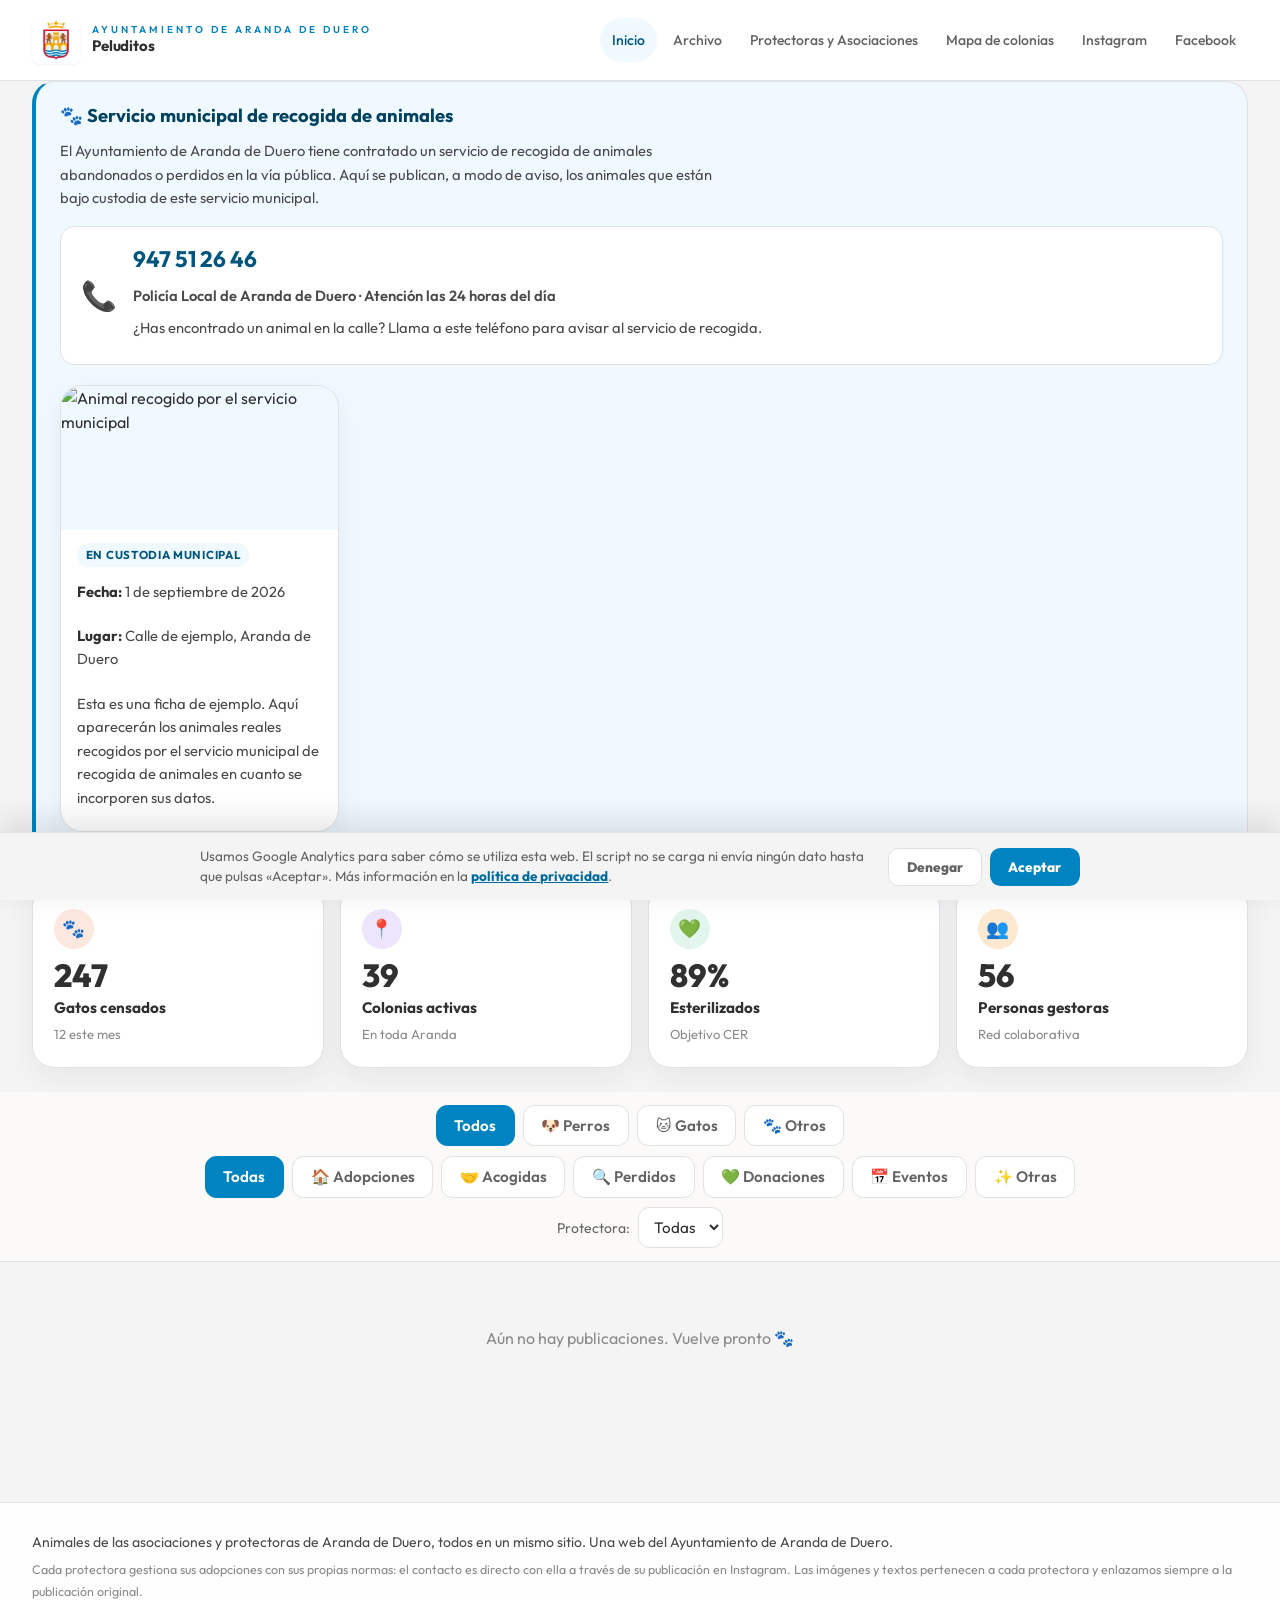
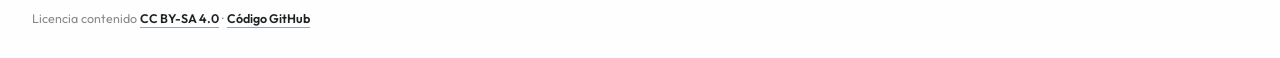
==== index.html @ 93d01a75 "Corregir texto de /protectoras y añadir nota informativa La frase anterior daba a entender que las p" ====
<!doctype html>
<html lang="es">
<head>
  <meta charset="utf-8">
  <meta name="viewport" content="width=device-width, initial-scale=1">
  <title>Peluditos — Protectoras y asociaciones de animales de Aranda de Duero</title>
  <meta name="description" content="Agregador de publicaciones de las protectoras y asociaciones de animales de Aranda de Duero. Una web del Ayuntamiento de Aranda de Duero.">
  <link rel="canonical" href="https://peluditos.arandadeduero.dev/">
  <meta property="og:type" content="website">
  <meta property="og:site_name" content="Peluditos">
  <meta property="og:locale" content="es_ES">
  <meta property="og:title" content="Peluditos — Protectoras y asociaciones de animales de Aranda de Duero">
  <meta property="og:description" content="Los animales en adopción de todas las protectoras de Aranda de Duero, en una sola página. Una web del Ayuntamiento de Aranda de Duero.">
  <meta property="og:url" content="https://peluditos.arandadeduero.dev/">
  <meta property="og:image" content="https://peluditos.arandadeduero.dev/img/og.jpg?v=3">
  <meta property="og:image:width" content="1200">
  <meta property="og:image:height" content="630">
  <meta property="og:image:alt" content="Un cachorro y un gatito jugando juntos">
  <meta name="twitter:card" content="summary_large_image">
  <meta name="twitter:title" content="Peluditos — Protectoras de animales de Aranda de Duero">
  <meta name="twitter:description" content="Los animales en adopción de todas las protectoras de Aranda de Duero, en una sola página.">
  <meta name="twitter:image" content="https://peluditos.arandadeduero.dev/img/og.jpg?v=3">
  <link rel="icon" href="img/logo-web.jpg">
  <link rel="preconnect" href="https://fonts.googleapis.com">
  <link rel="preconnect" href="https://fonts.gstatic.com" crossorigin>
  <link href="https://fonts.googleapis.com/css2?family=Outfit:wght@300..800&display=swap" rel="stylesheet">
  <link rel="stylesheet" href="styles.css?v=6">
</head>
<body>
  <header class="topbar">
    <div class="container topbar__inner">
      <a class="brand" href="./">
        <img class="brand__logo" src="img/logo-web.jpg" alt="Peluditos">
        <span class="brand__text">
          <span class="brand__kicker">Ayuntamiento de Aranda de Duero</span>
          <span class="brand__title">Peluditos</span>
        </span>
      </a>
      <button class="nav-toggle" aria-label="Abrir menú" aria-expanded="false" aria-controls="mainnav">☰</button>
      <nav class="mainnav" id="mainnav" aria-label="Menú principal">
        <a href="./" class="is-active">Inicio</a>
        <a href="archivo/">Archivo</a>
        <a href="protectoras/">Protectoras y Asociaciones</a>
        <a href="mapa-colonias/">Mapa de colonias</a>
        <a href="https://www.instagram.com/ayuntamientoarandadeduero" target="_blank" rel="noopener">Instagram</a>
        <a href="https://www.facebook.com/aytoarandadeduero" target="_blank" rel="noopener">Facebook</a>
      </nav>
    </div>
  </header>

  <div class="container">
    <section class="municipal-service">
      <h2 class="municipal-service__title">🐾 Servicio municipal de recogida de animales</h2>
      <p>El Ayuntamiento de Aranda de Duero tiene contratado un servicio de recogida de animales
         abandonados o perdidos en la vía pública. Aquí se publican, a modo de aviso, los animales
         que están bajo custodia de este servicio municipal.</p>

      <div class="municipal-service__contact">
        <span class="municipal-service__contact-icon" aria-hidden="true">📞</span>
        <div>
          <a class="municipal-service__contact-phone" href="tel:947512646">947 51 26 46</a>
          <p class="municipal-service__contact-sub">Policía Local de Aranda de Duero · Atención las 24 horas del día</p>
          <p class="municipal-service__contact-note">¿Has encontrado un animal en la calle? Llama a este teléfono para avisar al servicio de recogida.</p>
        </div>
      </div>

      <div id="recogidas" class="recogidas"></div>
      <p id="recogidas-empty" class="municipal-service__pending" hidden>Todavía no hay fichas de animales recogidos publicadas.</p>
    </section>

    <section class="stats" aria-label="Datos del programa de colonias felinas">
      <div class="stat-card">
        <span class="stat-card__icon stat-card__icon--paw">🐾</span>
        <strong class="stat-card__number">247</strong>
        <span class="stat-card__label">Gatos censados</span>
        <span class="stat-card__sub">12 este mes</span>
      </div>
      <div class="stat-card">
        <span class="stat-card__icon stat-card__icon--pin">📍</span>
        <strong class="stat-card__number">39</strong>
        <span class="stat-card__label">Colonias activas</span>
        <span class="stat-card__sub">En toda Aranda</span>
      </div>
      <div class="stat-card">
        <span class="stat-card__icon stat-card__icon--heart">💚</span>
        <strong class="stat-card__number">89%</strong>
        <span class="stat-card__label">Esterilizados</span>
        <span class="stat-card__sub">Objetivo CER</span>
      </div>
      <div class="stat-card">
        <span class="stat-card__icon stat-card__icon--people">👥</span>
        <strong class="stat-card__number">56</strong>
        <span class="stat-card__label">Personas gestoras</span>
        <span class="stat-card__sub">Red colaborativa</span>
      </div>
    </section>
  </div>

  <nav class="filters">
    <div class="filters__types" role="group" aria-label="Filtrar por tipo de animal">
      <button data-type="todos" class="is-active">Todos</button>
      <button data-type="perro">🐶 Perros</button>
      <button data-type="gato">🐱 Gatos</button>
      <button data-type="otro">🐾 Otros</button>
    </div>
    <div class="filters__cats" role="group" aria-label="Filtrar por categoría de publicación">
      <button data-cat="todas" class="is-active">Todas</button>
      <button data-cat="adopcion">🏠 Adopciones</button>
      <button data-cat="acogida">🤝 Acogidas</button>
      <button data-cat="perdido">🔍 Perdidos</button>
      <button data-cat="donacion">💚 Donaciones</button>
      <button data-cat="evento">📅 Eventos</button>
      <button data-cat="otro">✨ Otras</button>
    </div>
    <label class="filters__shelter">
      Protectora:
      <select id="shelter"><option value="todas">Todas</option></select>
    </label>
  </nav>

  <main class="container">
    <div id="grid"></div>
    <p id="empty" class="empty" hidden>Aún no hay publicaciones. Vuelve pronto 🐾</p>
    <nav id="pager" class="pager" aria-label="Paginación" hidden></nav>
  </main>

  <footer class="site-footer">
    <div class="container site-footer__inner">
      <p>Animales de las asociaciones y protectoras de Aranda de Duero, todos en un mismo sitio.
         Una web del Ayuntamiento de Aranda de Duero.</p>
      <p class="fineprint">Cada protectora gestiona sus adopciones con sus propias normas: el contacto es directo con ella
         a través de su publicación en Instagram. Las imágenes y textos pertenecen a cada protectora
         y enlazamos siempre a la publicación original.</p>
      <p class="fineprint">Licencia contenido <a href="https://creativecommons.org/licenses/by-sa/4.0/deed.es" target="_blank" rel="noopener">CC BY-SA 4.0</a>
         · <a href="https://github.com/arandadeduero/peluditos" target="_blank" rel="noopener">Código GitHub</a></p>
    </div>
  </footer>

  <div class="analytics-consent" data-analytics-consent role="region" aria-label="Aviso de privacidad y analítica" hidden>
    <p class="analytics-consent-text">
      Usamos Google Analytics para saber cómo se utiliza esta web. El script no se carga ni envía ningún dato hasta que pulsas «Aceptar». Más información en la
      <a href="https://www.arandadeduero.es/politica-privacidad/" target="_blank" rel="noopener">política de privacidad</a>.
    </p>
    <div class="analytics-consent-actions">
      <button class="analytics-consent-btn analytics-consent-deny" type="button" data-analytics-consent-deny>Denegar</button>
      <button class="analytics-consent-btn analytics-consent-accept" type="button" data-analytics-consent-accept>Aceptar</button>
    </div>
  </div>

  <script src="app.js?v=1" defer></script>
  <script src="recogidas.js?v=1" defer></script>
  <script src="nav.js?v=1" defer></script>
  <script src="analytics.js?v=1" defer></script>
</body>
</html>
---- styles.css ----
/* Peluditos — Ayuntamiento de Aranda de Duero */
:root {
  /* paleta brand — azul institucional del Ayuntamiento de Aranda de Duero
     (misma paleta que fiestas.arandadeduero.es: primary #0083c1, accent #3cb4e5) */
  --brand-50: #f0f9ff;
  --brand-100: #e0f2fe;
  --brand-200: #bae6fd;
  --brand-300: #7dd3fc;
  --brand-400: #3cb4e5;
  --brand-500: #0083c1;
  --brand-600: #006a9e;
  --brand-700: #00567f;
  --brand-800: #004260;
  --brand-900: #002e42;
  --accent: #3cb4e5;

  --paper: #f4f4f4;
  --ink: #303030;
  --line: #dfe1e5;
  --slate-500: #8a8a8a;
  --slate-600: #646464;
  --slate-700: #4a4a4a;
  --slate-900: #202020;

  --font-display: 'Outfit', ui-sans-serif, system-ui, -apple-system, 'Segoe UI', Roboto, sans-serif;
  --font-body: 'Outfit', ui-sans-serif, system-ui, -apple-system, 'Segoe UI', Roboto, sans-serif;

  --radius-card: 1.4rem;
  --radius-hero: 1.8rem;
  --shadow-card: 0 10px 30px rgba(31, 36, 48, .06);
  --shadow-card-hover: 0 18px 40px rgba(31, 36, 48, .12);
}

* { box-sizing: border-box; }

body {
  margin: 0;
  font-family: var(--font-body);
  color: var(--ink);
  background: var(--paper);
  line-height: 1.5;
}

a { color: var(--brand-600); }

.container { max-width: 1440px; margin: 0 auto; padding-left: 1rem; padding-right: 1rem; }
@media (min-width: 640px) { .container { padding-left: 1.5rem; padding-right: 1.5rem; } }
@media (min-width: 1024px) { .container { padding-left: 2rem; padding-right: 2rem; } }

/* ===== Barra superior ===== */
.topbar {
  position: sticky;
  top: 0;
  z-index: 40;
  background: #fff;
  border-bottom: 1px solid var(--line);
}
.topbar__inner {
  display: flex;
  align-items: center;
  justify-content: space-between;
  gap: 1rem;
  min-height: 5rem;
}
.brand { display: flex; align-items: center; gap: .75rem; text-decoration: none; }
.brand__logo { width: 3rem; height: 3rem; border-radius: .5rem; box-shadow: 0 1px 2px rgba(0,0,0,.05); display: block; }
.brand__text { display: flex; flex-direction: column; line-height: 1.25; }
.brand__kicker {
  font-size: 10px;
  text-transform: uppercase;
  letter-spacing: .3em;
  font-weight: 600;
  color: var(--brand-500);
}
.brand__title {
  font-family: var(--font-display);
  font-size: 15px;
  font-weight: 700;
  letter-spacing: -.01em;
  color: var(--ink);
}
.mainnav {
  display: flex;
  align-items: center;
  gap: .25rem;
  overflow-x: auto;
  -webkit-overflow-scrolling: touch;
  scrollbar-width: none;
}
.mainnav::-webkit-scrollbar { display: none; }
.mainnav a {
  display: inline-flex;
  align-items: center;
  min-height: 2.75rem;
  padding: 0 .75rem;
  border-radius: 999px;
  font-size: .875rem;
  font-weight: 500;
  color: var(--slate-600);
  text-decoration: none;
  white-space: nowrap;
  transition: background .2s, color .2s;
}
.mainnav a:hover { background: #f1f5f9; color: var(--brand-700); }
.mainnav a.is-active { background: var(--brand-50); color: var(--brand-700); }

/* botón hamburguesa (solo móvil) */
.nav-toggle {
  display: none;
  align-items: center;
  justify-content: center;
  width: 2.75rem;
  height: 2.75rem;
  border: 1px solid var(--line);
  border-radius: .6rem;
  background: #fff;
  color: var(--brand-700);
  font-size: 1.35rem;
  line-height: 1;
  cursor: pointer;
}

/* ===== Hero ===== */
.hero {
  margin-top: 1.25rem;
  position: relative;
  min-height: 322px;
  border-radius: var(--radius-hero);
  border: 1px solid #ece8e4;
  background: #f8f7f6 url('img/hero.jpg') no-repeat right 72% / cover;
  box-shadow: 0 1px 2px rgba(0,0,0,.05);
  overflow: hidden;
}
@media (min-width: 1024px) { .hero { min-height: 364px; } }
.hero__overlay {
  position: relative;
  z-index: 10;
  display: flex;
  flex-direction: column;
  justify-content: center;
  min-height: inherit;
  padding: 2rem 2rem 2.25rem;
}
@media (min-width: 1024px) { .hero__overlay { padding: 2rem 3.5rem 2.5rem; } }
.hero__panel { max-width: 30rem; }
.hero__title {
  margin: 0;
  font-family: var(--font-display);
  font-weight: 700;
  font-size: 2.65rem;
  line-height: .94;
  letter-spacing: -.02em;
  color: var(--brand-800);
}
@media (min-width: 640px) { .hero__title { font-size: 4rem; } }
@media (min-width: 1024px) { .hero__title { font-size: 5rem; } }
.hero__accent {
  width: 4.5rem;
  height: 4px;
  margin: 1rem 0 .9rem;
  border-radius: 999px;
  background: var(--accent);
}
.hero__subtitle {
  margin: 0;
  font-size: 1.03rem;
  line-height: 1.45;
  max-width: 26ch;
  color: var(--slate-600);
}
@media (min-width: 1024px) { .hero__subtitle { font-size: 1.25rem; } }
.hero__cta {
  display: inline-flex;
  align-items: center;
  gap: .4rem;
  margin-top: 1.25rem;
  padding: .7rem 1.3rem;
  border-radius: 999px;
  background: var(--brand-500);
  color: #fff;
  font-weight: 700;
  font-size: .92rem;
  text-decoration: none;
  box-shadow: 0 6px 16px rgba(0, 131, 193, .25);
  transition: background .2s, transform .2s;
}
.hero__cta:hover { background: var(--brand-600); transform: translateY(-1px); }

/* ===== Tarjetas de estadísticas (portada) ===== */
.stats {
  display: grid;
  grid-template-columns: repeat(auto-fit, minmax(11rem, 1fr));
  gap: 1rem;
  margin: 1.5rem 0;
}
.stat-card {
  display: flex;
  flex-direction: column;
  align-items: flex-start;
  gap: .35rem;
  padding: 1.4rem 1.3rem;
  background: #fff;
  border: 1px solid var(--line);
  border-radius: var(--radius-card);
  box-shadow: var(--shadow-card);
}
.stat-card__icon {
  width: 2.5rem;
  height: 2.5rem;
  display: flex;
  align-items: center;
  justify-content: center;
  border-radius: 999px;
  font-size: 1.15rem;
  margin-bottom: .3rem;
}
.stat-card__icon--paw { background: #fde8e0; }
.stat-card__icon--pin { background: #ece5fb; }
.stat-card__icon--heart { background: #e3f6ee; }
.stat-card__icon--people { background: #fde9d0; }
.stat-card__number {
  font-family: var(--font-display);
  font-weight: 800;
  font-size: 2rem;
  line-height: 1;
  color: var(--ink);
}
.stat-card__label { font-weight: 700; color: var(--ink); font-size: .95rem; }
.stat-card__sub { color: var(--slate-500); font-size: .82rem; }

/* velo suave para legibilidad del texto sobre la foto en pantallas estrechas */
@media (max-width: 767px) {
  /* Menú hamburguesa */
  .nav-toggle { display: inline-flex; }
  .mainnav {
    display: none;
    position: absolute;
    left: 0;
    right: 0;
    top: 100%;
    flex-direction: column;
    align-items: stretch;
    gap: .1rem;
    padding: .5rem 1rem 1rem;
    background: #fff;
    border-bottom: 1px solid var(--line);
    box-shadow: 0 12px 24px rgba(31, 36, 48, .08);
    overflow-x: visible;
  }
  .mainnav.is-open { display: flex; }
  .mainnav a { min-height: 2.75rem; padding-left: 1rem; padding-right: 1rem; }

  /* Hero: texto arriba a la izquierda y más pequeño, para que luzca la imagen */
  .hero { min-height: 240px; background-position: 82% center; }
  .hero__overlay { justify-content: flex-start; align-items: flex-start; padding: .9rem; }
  .hero__panel {
    max-width: 12.5rem;
    background: rgba(251, 245, 244, .62);
    backdrop-filter: blur(2px);
    border-radius: .8rem;
    padding: .6rem .75rem;
  }
  .hero__title { font-size: 1.55rem; }
  .hero__accent { margin: .4rem 0; width: 3rem; }
  .hero__subtitle { font-size: .78rem; line-height: 1.35; max-width: 20ch; }
}

/* ===== Filtros ===== */
.filters {
  z-index: 30;
  display: flex;
  flex-direction: column;
  gap: .6rem;
  align-items: center;
  padding: .8rem 1rem;
  margin-top: 1.25rem;
  background: rgba(251, 250, 248, .92);
  backdrop-filter: blur(6px);
  border-bottom: 1px solid var(--line);
}
.filters__types, .filters__cats { display: flex; flex-wrap: wrap; justify-content: center; gap: .5rem; }
.filters button {
  border: 1px solid var(--line);
  background: #fff;
  color: var(--slate-600);
  min-height: 2.6rem;
  padding: .55rem 1.1rem;
  border-radius: .7rem;
  cursor: pointer;
  font-family: var(--font-body);
  font-size: .95rem;
  font-weight: 600;
  transition: background .2s, color .2s, border-color .2s;
}
.filters button:hover { background: var(--brand-50); color: var(--brand-700); }
.filters button.is-active { background: var(--brand-500); border-color: var(--brand-500); color: #fff; }
.filters__shelter { font-size: .875rem; color: var(--slate-600); }
.filters__shelter select {
  margin-left: .35rem;
  padding: .55rem .7rem;
  border-radius: .7rem;
  border: 1px solid var(--line);
  background: #fff;
  color: var(--ink);
  font: inherit;
  font-size: .95rem;
}

/* ===== Contenido ===== */
main.container { padding-bottom: 3rem; }

.day {
  font-family: var(--font-display);
  font-size: 1.25rem;
  font-weight: 700;
  color: var(--brand-700);
  margin: 2.25rem 0 1rem;
  padding-bottom: .45rem;
  border-bottom: 1px solid var(--line);
  scroll-margin-top: 5.5rem; /* que la barra superior fija no tape la jornada al saltar al ancla */
}

.cards {
  display: grid;
  grid-template-columns: repeat(auto-fill, minmax(300px, 1fr));
  gap: 1.5rem;
}

.card {
  display: flex;
  flex-direction: column;
  background: rgba(255, 255, 255, .9);
  border: 1px solid var(--line);
  border-radius: var(--radius-card);
  overflow: hidden;
  box-shadow: var(--shadow-card);
  text-decoration: none;
  color: inherit;
  transition: transform .3s, box-shadow .3s;
  scroll-margin-top: 5.5rem; /* que la barra fija no tape la ficha al saltar a su ancla #post-… */
}
.card:hover { transform: translateY(-2px); box-shadow: var(--shadow-card-hover); }
.card:target,
.card.is-target { outline: 2px solid var(--brand-400); outline-offset: 3px; } /* resalta la ficha enlazada */
.card__img { width: 100%; aspect-ratio: 4 / 5; object-fit: cover; background: var(--brand-50); display: block; }

/* Carrusel de imágenes (publicaciones con varias fotos). 1 sola imagen = sin controles. */
.card__media { position: relative; }
.carousel {
  display: flex;
  overflow-x: auto;
  scroll-snap-type: x mandatory;
  scrollbar-width: none;              /* Firefox */
  -webkit-overflow-scrolling: touch;
}
.carousel::-webkit-scrollbar { display: none; }  /* WebKit/Blink */
.carousel__slide { flex: 0 0 100%; scroll-snap-align: center; display: block; position: relative; }
/* Icono ▶ en las diapositivas que son vídeo (solo mostramos su miniatura; se reproduce en Instagram) */
.carousel__play {
  position: absolute; top: 50%; left: 50%; transform: translate(-50%, -50%);
  width: 3rem; height: 3rem; border-radius: 999px;
  background: rgba(0, 0, 0, .5);
  display: flex; align-items: center; justify-content: center;
  pointer-events: none;
}
.carousel__play::before {
  content: ""; margin-left: .18rem;                 /* centra ópticamente el triángulo */
  border-style: solid; border-width: .5rem 0 .5rem .8rem;
  border-color: transparent transparent transparent #fff;
}
.carousel__nav {
  position: absolute; top: 50%; transform: translateY(-50%);
  width: 2rem; height: 2rem; border: none; border-radius: 999px;
  background: rgba(255, 255, 255, .88); color: var(--brand-700);
  font-size: 1.3rem; line-height: 1; cursor: pointer;
  display: flex; align-items: center; justify-content: center;
  box-shadow: 0 2px 6px rgba(0, 0, 0, .22);
  opacity: .92; transition: opacity .2s, background .2s;
}
.carousel__nav:hover { opacity: 1; background: #fff; }
.carousel__nav[hidden] { display: none; }  /* oculta la flecha en los extremos (1ª/última foto) */
.carousel__nav--prev { left: .5rem; }
.carousel__nav--next { right: .5rem; }
/* Puntitos indicadores (estilo Instagram): de un vistazo se ve que hay varias fotos */
.carousel__dots {
  position: absolute; left: 0; right: 0; bottom: .6rem;
  display: flex; flex-wrap: wrap; justify-content: center; gap: .3rem;
  pointer-events: none;
}
.carousel__dot {
  width: 6px; height: 6px; border-radius: 999px;
  background: rgba(255, 255, 255, .55);
  box-shadow: 0 0 2px rgba(0, 0, 0, .45);
  transition: background .2s, transform .2s;
}
.carousel__dot.is-active { background: #fff; transform: scale(1.3); }
/* Contador "n/N" (arriba a la derecha); también anuncia la posición al lector de pantalla */
.carousel__count {
  position: absolute; top: .55rem; right: .55rem;
  background: rgba(0, 0, 0, .6); color: #fff;
  font-size: .7rem; font-weight: 600;
  padding: .1rem .55rem; border-radius: 999px;
  pointer-events: none;
}

.card__body { padding: .9rem; display: flex; flex-direction: column; gap: .55rem; flex: 1; text-decoration: none; color: inherit; }
.card__shelter {
  font-size: 11px;
  text-transform: uppercase;
  letter-spacing: .14em;
  font-weight: 600;
  color: var(--slate-500);
}
.badges { display: flex; flex-wrap: wrap; gap: .35rem; }
.badge {
  font-size: 11px;
  font-weight: 500;
  background: var(--brand-50);
  color: var(--brand-700);
  padding: .25rem .625rem;
  border-radius: 999px;
}
.badge--cat { background: var(--brand-100); color: var(--brand-800); }
.card__text {
  margin: 0;
  font-size: .875rem;
  font-weight: 500;
  color: var(--ink);
}
.card__caption { white-space: pre-line; } /* conserva los saltos de línea del texto completo */
.card__more {
  border: 0;
  padding: 0;
  background: none;
  font: inherit;
  font-weight: 600;
  color: var(--brand-600);
  cursor: pointer;
}
.card__more:hover { text-decoration: underline; }
.card__meta {
  margin-top: auto;
  padding-top: .15rem;
  display: flex;
  align-items: center;
  justify-content: space-between;
  gap: .5rem;
}
.card__cta { font-size: .75rem; font-weight: 600; color: var(--brand-600); text-decoration: none; }
.card__cta:hover { text-decoration: underline; }
.card__share {
  border: 0;
  padding: .1rem .3rem;
  background: none;
  font-size: .9rem;
  line-height: 1;
  cursor: pointer;
  opacity: .5;
  transition: opacity .2s, transform .2s;
}
.card__share:hover { opacity: 1; transform: scale(1.12); }

/* Aviso efímero (copia del enlace del día, etc.) */
.toast {
  position: fixed;
  left: 50%;
  bottom: 1.5rem;
  transform: translateX(-50%) translateY(1rem);
  background: var(--brand-700);
  color: #fff;
  font-size: .85rem;
  font-weight: 600;
  padding: .6rem 1rem;
  border-radius: 999px;
  box-shadow: 0 8px 24px rgba(31, 36, 48, .25);
  opacity: 0;
  pointer-events: none;
  transition: opacity .2s, transform .2s;
  z-index: 60;
}
.toast.is-visible { opacity: 1; transform: translateX(-50%) translateY(0); }

.empty { text-align: center; color: var(--slate-500); padding: 3rem 1rem; }

/* ===== "Mostrar más" (portada y archivo) ===== */
.pager {
  display: flex;
  justify-content: center;
  margin: 2.5rem 0 1rem;
}
.pager[hidden] { display: none; }
.show-more {
  min-height: 2.9rem;
  padding: .7rem 1.7rem;
  border: 1px solid var(--brand-500);
  border-radius: .8rem;
  background: #fff;
  color: var(--brand-700);
  font-family: var(--font-body);
  font-size: 1rem;
  font-weight: 600;
  cursor: pointer;
  transition: background .2s, color .2s;
}
.show-more:hover { background: var(--brand-500); color: #fff; }

/* ===== Página de protectoras ===== */
.page-title {
  font-family: var(--font-display);
  font-size: 2rem;
  font-weight: 700;
  color: var(--brand-800);
  margin: 2.25rem 0 .4rem;
}
.page-lead { margin: 0 0 1.75rem; color: var(--slate-600); max-width: 60ch; }
.page-note {
  margin: -1rem 0 1.75rem;
  padding: .6rem .9rem;
  border-radius: .6rem;
  background: var(--brand-50);
  color: var(--brand-800);
  font-size: .82rem;
  font-weight: 600;
  max-width: 60ch;
}
.municipal-service {
  margin: 0 0 2rem;
  padding: 1.25rem 1.5rem;
  border: 1px solid var(--line);
  border-left: 4px solid var(--brand-500);
  border-radius: var(--radius-card);
  background: var(--brand-50);
}
.municipal-service__title {
  margin: 0 0 .6rem;
  font-family: var(--font-display);
  font-size: 1.15rem;
  color: var(--brand-800);
}
.municipal-service p { margin: .5rem 0; color: var(--slate-700); font-size: .92rem; line-height: 1.6; max-width: 68ch; }
.municipal-service__contact {
  display: flex;
  align-items: center;
  gap: 1rem;
  margin: 1rem 0;
  padding: 1rem 1.25rem;
  background: #fff;
  border: 1px solid var(--line);
  border-radius: .9rem;
}
.municipal-service__contact-icon { font-size: 1.8rem; line-height: 1; }
.municipal-service__contact-phone {
  display: block;
  font-family: var(--font-display);
  font-size: 1.4rem;
  font-weight: 700;
  color: var(--brand-700);
  text-decoration: none;
}
.municipal-service__contact-phone:hover { text-decoration: underline; }
.municipal-service__contact-sub { margin: .15rem 0 0; font-size: .85rem; color: var(--slate-700); font-weight: 600; }
.municipal-service__contact-note { margin: .3rem 0 0; font-size: .82rem; color: var(--slate-500); }
.municipal-service__pending {
  margin-top: 1rem;
  padding: .6rem .9rem;
  border-radius: .6rem;
  background: #fff8e6;
  color: #7a5b00;
  font-size: .82rem;
  font-weight: 600;
  max-width: none;
}
.recogidas {
  display: grid;
  grid-template-columns: repeat(auto-fill, minmax(220px, 1fr));
  gap: 1rem;
  margin-top: 1.25rem;
}
.recogida-card {
  display: flex;
  flex-direction: column;
  background: #fff;
  border: 1px solid var(--line);
  border-radius: var(--radius-card);
  overflow: hidden;
  box-shadow: var(--shadow-card);
}
.recogida-card__photo { width: 100%; height: 9rem; object-fit: cover; background: var(--brand-50); }
.recogida-card__body { padding: .85rem 1rem; display: flex; flex-direction: column; gap: .3rem; }
.recogida-card__situacion {
  align-self: flex-start;
  font-size: .72rem;
  font-weight: 700;
  text-transform: uppercase;
  letter-spacing: .06em;
  color: var(--brand-700);
  background: var(--brand-50);
  padding: .2rem .55rem;
  border-radius: 999px;
}
.recogida-card__data { margin: 0; font-size: .85rem; color: var(--slate-700); }
.recogida-card__data strong { color: var(--ink); }
.recogida-card__desc { margin: .2rem 0 0; font-size: .8rem; color: var(--slate-500); }

/* ===== Mapa de colonias felinas ===== */
.colonias-map {
  height: 26rem;
  border: 1px solid var(--line);
  border-radius: var(--radius-card);
  overflow: hidden;
  box-shadow: var(--shadow-card);
}
@media (min-width: 768px) { .colonias-map { height: 32rem; } }
.colonias-list {
  list-style: none;
  margin: 1.5rem 0 0;
  padding: 0;
  display: grid;
  grid-template-columns: repeat(auto-fill, minmax(240px, 1fr));
  gap: .85rem;
}
.colonias-list__item {
  display: flex;
  flex-direction: column;
  gap: .2rem;
  padding: .9rem 1.1rem;
  background: #fff;
  border: 1px solid var(--line);
  border-radius: .9rem;
  font-size: .88rem;
  color: var(--slate-700);
  cursor: pointer;
  transition: border-color .15s, box-shadow .15s;
}
.colonias-list__item:hover,
.colonias-list__item:focus-visible { border-color: var(--brand-400); box-shadow: var(--shadow-card); outline: none; }
.colonias-list__item strong { color: var(--ink); font-size: .95rem; }
.colonias-list__zone { color: var(--slate-500); }
.shelters {
  display: grid;
  grid-template-columns: repeat(auto-fill, minmax(260px, 1fr));
  gap: 1.25rem;
}
.shelter-card {
  display: flex;
  flex-direction: column;
  align-items: center;
  text-align: center;
  gap: .65rem;
  padding: 1.6rem 1.2rem;
  background: rgba(255, 255, 255, .9);
  border: 1px solid var(--line);
  border-radius: var(--radius-card);
  box-shadow: var(--shadow-card);
  transition: transform .3s, box-shadow .3s;
}
.shelter-card:hover { transform: translateY(-2px); box-shadow: var(--shadow-card-hover); }
.shelter-card__logo {
  width: 100%;
  max-width: 9rem;
  height: 4.75rem;
  border-radius: .85rem;
  object-fit: contain;
  border: 1px solid var(--line);
  background: #fff;
  padding: .4rem;
}
.shelter-card__name { font-family: var(--font-display); font-size: 1.05rem; font-weight: 700; color: var(--ink); margin: 0; }
.shelter-card__zone { font-size: 11px; text-transform: uppercase; letter-spacing: .14em; color: var(--slate-500); }
.shelter-card__contact { display: flex; flex-direction: column; gap: .4rem; width: 100%; margin-top: .2rem; }
.shelter-card__links { display: flex; flex-wrap: wrap; justify-content: center; gap: .4rem; }
.shelter-card__links a {
  display: inline-flex;
  align-items: center;
  gap: .3rem;
  font-size: .78rem;
  font-weight: 600;
  text-decoration: none;
  color: var(--brand-700);
  background: var(--brand-50);
  padding: .3rem .7rem;
  border-radius: 999px;
  transition: background .2s, color .2s;
}
.shelter-card__links a:hover { background: var(--brand-500); color: #fff; }
.shelter-card__links .ico { font-size: .95em; line-height: 1; }

/* ===== Pie ===== */
.site-footer {
  margin-top: 2.5rem;
  border-top: 1px solid var(--line);
  background: rgba(255, 255, 255, .9);
}
.site-footer__inner { padding-top: 1.4rem; padding-bottom: 1.5rem; }
.site-footer p { margin: .3rem 0; font-size: .875rem; line-height: 1.75; color: var(--slate-700); }
.site-footer .fineprint { font-size: .78rem; color: var(--slate-500); }
.site-footer a {
  font-weight: 600;
  color: var(--slate-900);
  text-decoration: underline;
  text-decoration-color: #94a3b8;
  text-underline-offset: .25rem;
  transition: color .2s, text-decoration-color .2s;
}
.site-footer a:hover { color: var(--brand-700); text-decoration-color: var(--brand-300); }

/* ===== Aviso de consentimiento de analítica (GDPR) ===== */
.analytics-consent {
  position: fixed;
  z-index: 400;
  inset: auto 0 0;
  display: flex;
  align-items: center;
  justify-content: center;
  flex-wrap: wrap;
  gap: .6rem 1rem;
  border-top: 1px solid var(--line);
  background: var(--paper);
  padding: .85rem 1rem calc(.85rem + env(safe-area-inset-bottom));
  box-shadow: 0 -.6rem 2rem rgba(15, 18, 23, .12);
}
.analytics-consent[hidden] { display: none !important; }
.analytics-consent-text {
  flex: 1 1 20rem;
  max-width: 42rem;
  margin: 0;
  color: var(--slate-600);
  font-size: .85rem;
  line-height: 1.45;
}
.analytics-consent-text a { color: var(--brand-600); font-weight: 700; text-decoration: underline; }
.analytics-consent-actions { display: flex; flex: 0 0 auto; gap: .5rem; }
.analytics-consent-btn {
  min-height: 2.4rem;
  border: 1px solid transparent;
  border-radius: .65rem;
  padding: 0 1.1rem;
  font: inherit;
  font-size: .85rem;
  font-weight: 800;
  cursor: pointer;
}
.analytics-consent-deny { border-color: var(--line); background: #fff; color: var(--slate-600); }
.analytics-consent-accept { background: var(--brand-500); color: #fff; }
.analytics-consent-deny:hover,
.analytics-consent-deny:focus-visible { background: var(--brand-50); }
.analytics-consent-accept:hover,
.analytics-consent-accept:focus-visible { background: var(--brand-600); }
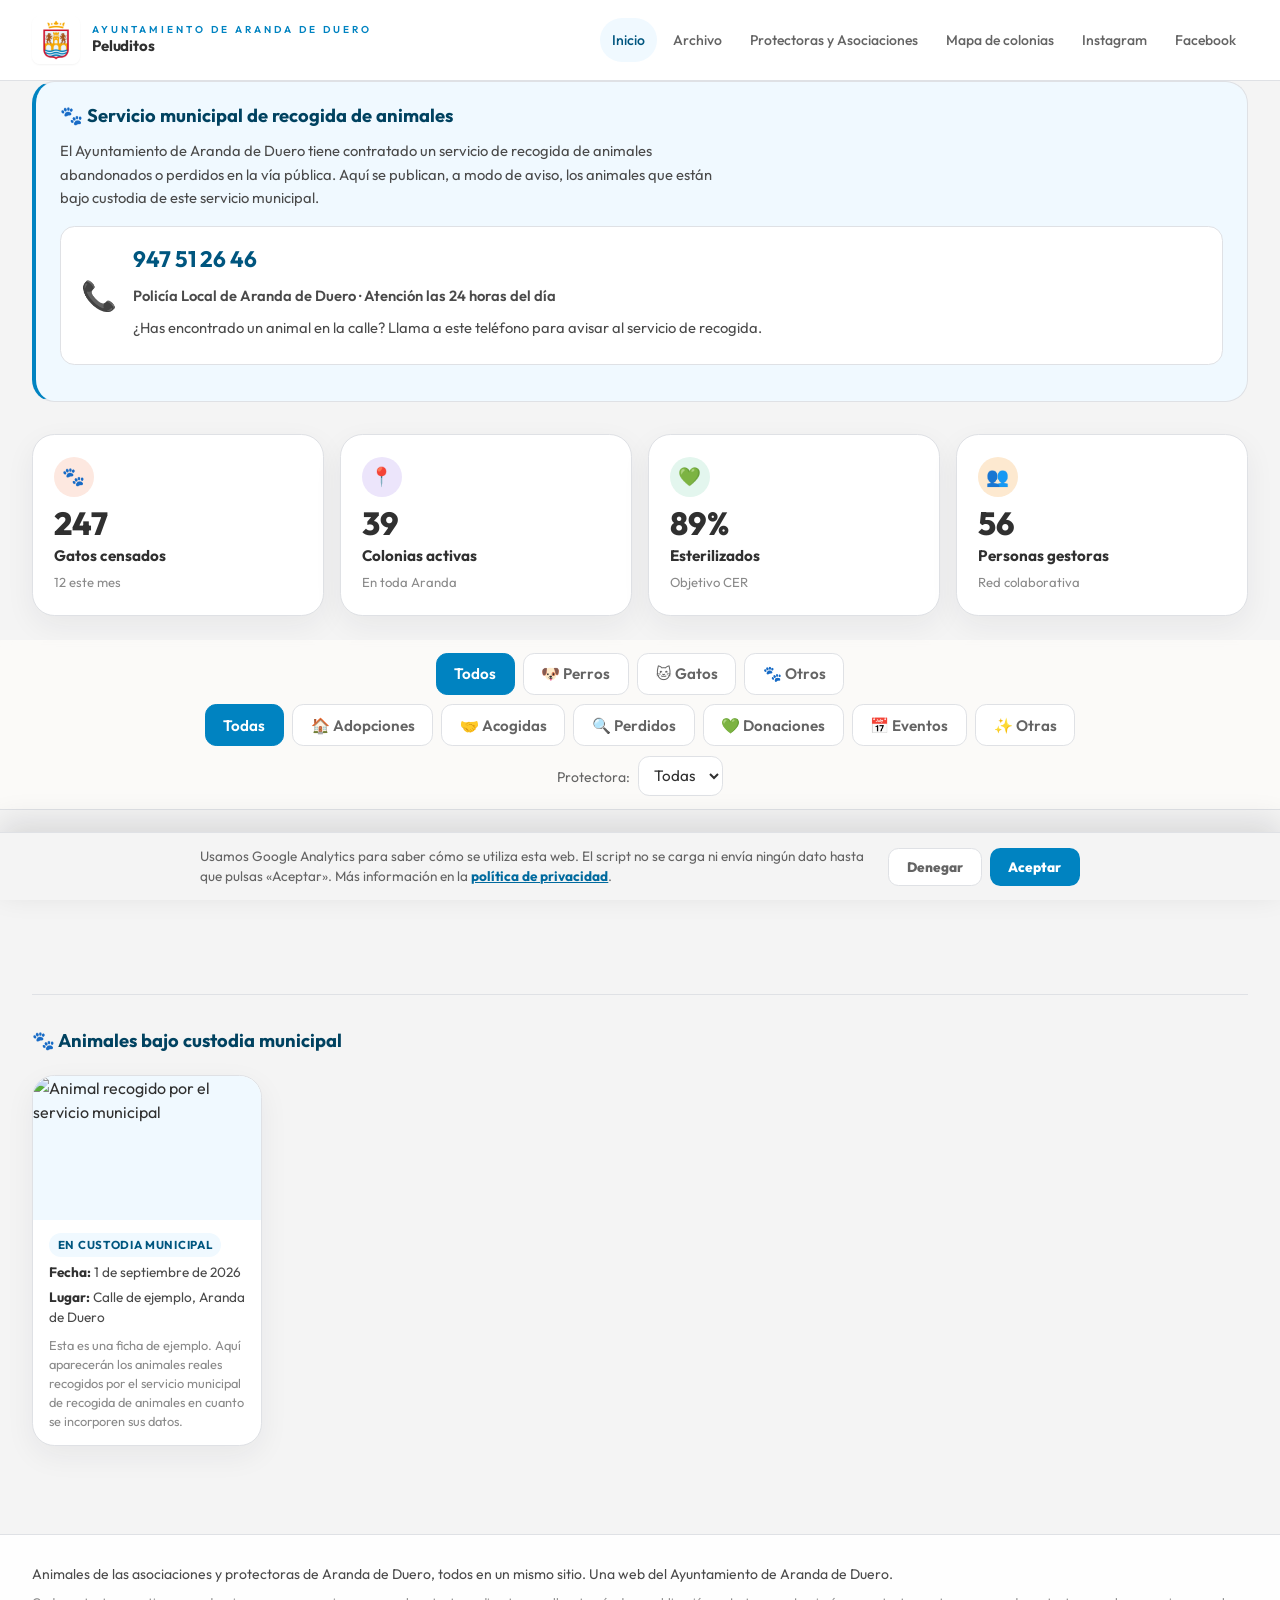
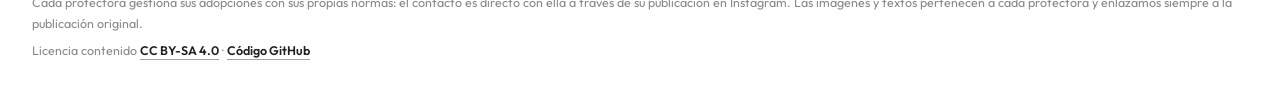
==== commit 73ac8a9b: "Mover las fichas de animales fuera del fondo azul en la portada El fondo azul del servicio municipal" ====
--- a/index.html
+++ b/index.html
@@ -24,7 +24,7 @@
   <link rel="preconnect" href="https://fonts.googleapis.com">
   <link rel="preconnect" href="https://fonts.gstatic.com" crossorigin>
   <link href="https://fonts.googleapis.com/css2?family=Outfit:wght@300..800&display=swap" rel="stylesheet">
-  <link rel="stylesheet" href="styles.css?v=6">
+  <link rel="stylesheet" href="styles.css?v=7">
 </head>
 <body>
   <header class="topbar">
@@ -63,9 +63,6 @@
           <p class="municipal-service__contact-note">¿Has encontrado un animal en la calle? Llama a este teléfono para avisar al servicio de recogida.</p>
         </div>
       </div>
-
-      <div id="recogidas" class="recogidas"></div>
-      <p id="recogidas-empty" class="municipal-service__pending" hidden>Todavía no hay fichas de animales recogidos publicadas.</p>
     </section>
 
     <section class="stats" aria-label="Datos del programa de colonias felinas">
@@ -122,6 +119,12 @@
     <div id="grid"></div>
     <p id="empty" class="empty" hidden>Aún no hay publicaciones. Vuelve pronto 🐾</p>
     <nav id="pager" class="pager" aria-label="Paginación" hidden></nav>
+
+    <section class="recogidas-section">
+      <h2 class="municipal-service__title">🐾 Animales bajo custodia municipal</h2>
+      <div id="recogidas" class="recogidas"></div>
+      <p id="recogidas-empty" class="municipal-service__pending" hidden>Todavía no hay fichas de animales recogidos publicadas.</p>
+    </section>
   </main>
 
   <footer class="site-footer">
--- a/styles.css
+++ b/styles.css
@@ -570,6 +570,11 @@
   font-weight: 600;
   max-width: none;
 }
+.recogidas-section {
+  margin-top: 3rem;
+  padding-top: 2rem;
+  border-top: 1px solid var(--line);
+}
 .recogidas {
   display: grid;
   grid-template-columns: repeat(auto-fill, minmax(220px, 1fr));
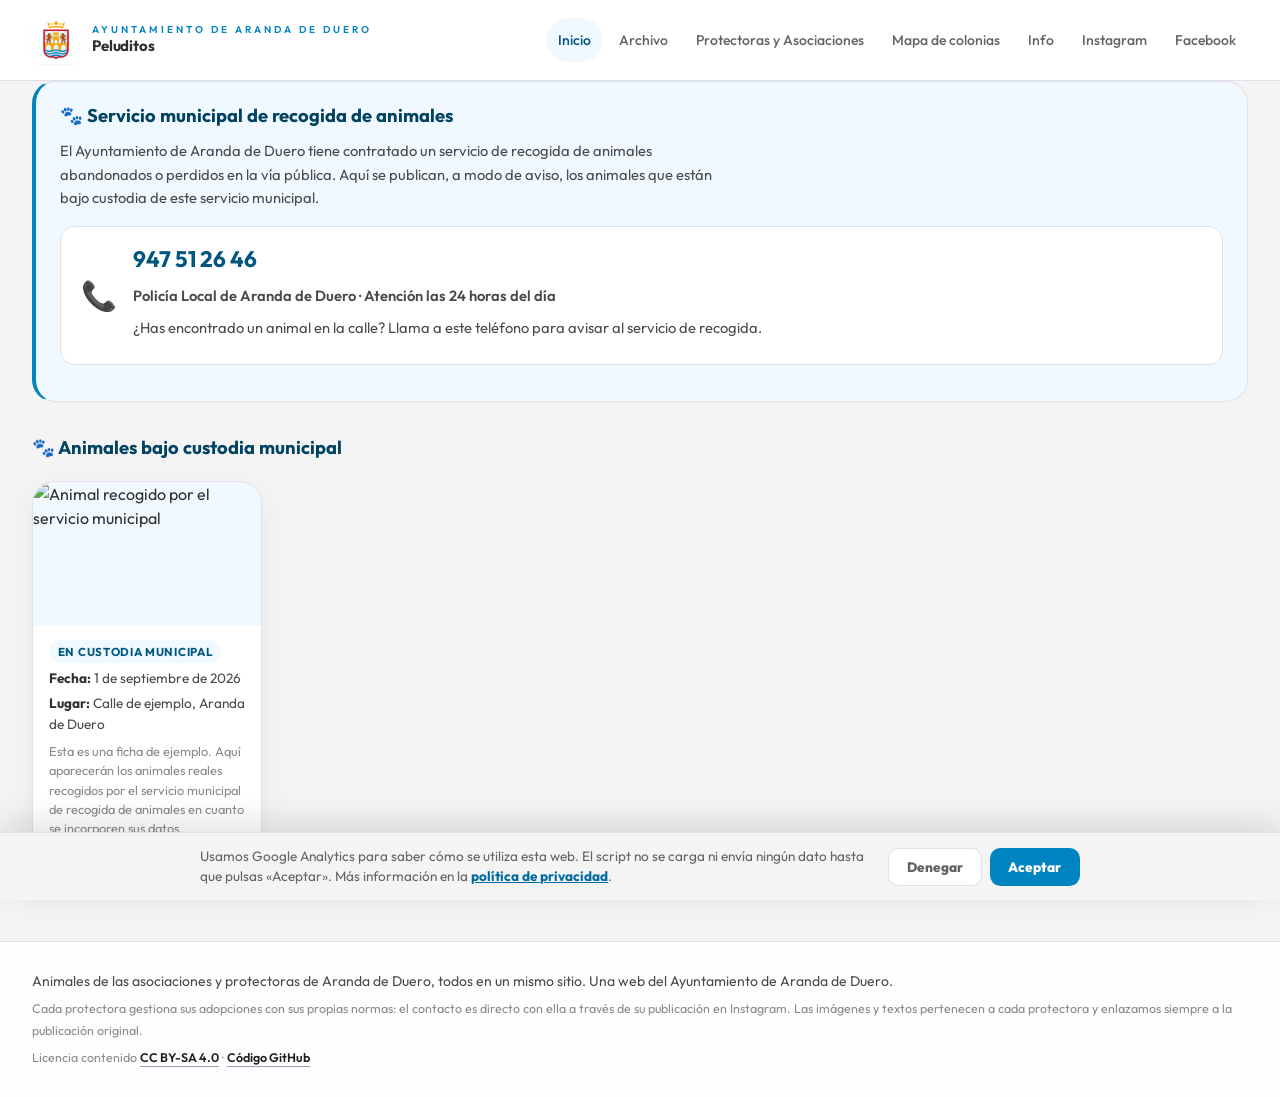
==== commit 35ddb82e: "Mover las estadísticas a una nueva página /info Las 4 tarjetas de estadísticas del programa de colon" ====
--- a/index.html
+++ b/index.html
@@ -24,7 +24,7 @@
   <link rel="preconnect" href="https://fonts.googleapis.com">
   <link rel="preconnect" href="https://fonts.gstatic.com" crossorigin>
   <link href="https://fonts.googleapis.com/css2?family=Outfit:wght@300..800&display=swap" rel="stylesheet">
-  <link rel="stylesheet" href="styles.css?v=7">
+  <link rel="stylesheet" href="styles.css?v=8">
 </head>
 <body>
   <header class="topbar">
@@ -42,6 +42,7 @@
         <a href="archivo/">Archivo</a>
         <a href="protectoras/">Protectoras y Asociaciones</a>
         <a href="mapa-colonias/">Mapa de colonias</a>
+        <a href="info/">Info</a>
         <a href="https://www.instagram.com/ayuntamientoarandadeduero" target="_blank" rel="noopener">Instagram</a>
         <a href="https://www.facebook.com/aytoarandadeduero" target="_blank" rel="noopener">Facebook</a>
       </nav>
@@ -64,62 +65,9 @@
         </div>
       </div>
     </section>
-
-    <section class="stats" aria-label="Datos del programa de colonias felinas">
-      <div class="stat-card">
-        <span class="stat-card__icon stat-card__icon--paw">🐾</span>
-        <strong class="stat-card__number">247</strong>
-        <span class="stat-card__label">Gatos censados</span>
-        <span class="stat-card__sub">12 este mes</span>
-      </div>
-      <div class="stat-card">
-        <span class="stat-card__icon stat-card__icon--pin">📍</span>
-        <strong class="stat-card__number">39</strong>
-        <span class="stat-card__label">Colonias activas</span>
-        <span class="stat-card__sub">En toda Aranda</span>
-      </div>
-      <div class="stat-card">
-        <span class="stat-card__icon stat-card__icon--heart">💚</span>
-        <strong class="stat-card__number">89%</strong>
-        <span class="stat-card__label">Esterilizados</span>
-        <span class="stat-card__sub">Objetivo CER</span>
-      </div>
-      <div class="stat-card">
-        <span class="stat-card__icon stat-card__icon--people">👥</span>
-        <strong class="stat-card__number">56</strong>
-        <span class="stat-card__label">Personas gestoras</span>
-        <span class="stat-card__sub">Red colaborativa</span>
-      </div>
-    </section>
   </div>
 
-  <nav class="filters">
-    <div class="filters__types" role="group" aria-label="Filtrar por tipo de animal">
-      <button data-type="todos" class="is-active">Todos</button>
-      <button data-type="perro">🐶 Perros</button>
-      <button data-type="gato">🐱 Gatos</button>
-      <button data-type="otro">🐾 Otros</button>
-    </div>
-    <div class="filters__cats" role="group" aria-label="Filtrar por categoría de publicación">
-      <button data-cat="todas" class="is-active">Todas</button>
-      <button data-cat="adopcion">🏠 Adopciones</button>
-      <button data-cat="acogida">🤝 Acogidas</button>
-      <button data-cat="perdido">🔍 Perdidos</button>
-      <button data-cat="donacion">💚 Donaciones</button>
-      <button data-cat="evento">📅 Eventos</button>
-      <button data-cat="otro">✨ Otras</button>
-    </div>
-    <label class="filters__shelter">
-      Protectora:
-      <select id="shelter"><option value="todas">Todas</option></select>
-    </label>
-  </nav>
-
   <main class="container">
-    <div id="grid"></div>
-    <p id="empty" class="empty" hidden>Aún no hay publicaciones. Vuelve pronto 🐾</p>
-    <nav id="pager" class="pager" aria-label="Paginación" hidden></nav>
-
     <section class="recogidas-section">
       <h2 class="municipal-service__title">🐾 Animales bajo custodia municipal</h2>
       <div id="recogidas" class="recogidas"></div>
@@ -150,7 +98,6 @@
     </div>
   </div>
 
-  <script src="app.js?v=1" defer></script>
   <script src="recogidas.js?v=1" defer></script>
   <script src="nav.js?v=1" defer></script>
   <script src="analytics.js?v=1" defer></script>
--- a/styles.css
+++ b/styles.css
@@ -570,11 +570,7 @@
   font-weight: 600;
   max-width: none;
 }
-.recogidas-section {
-  margin-top: 3rem;
-  padding-top: 2rem;
-  border-top: 1px solid var(--line);
-}
+.recogidas-section { margin-top: 1.5rem; }
 .recogidas {
   display: grid;
   grid-template-columns: repeat(auto-fill, minmax(220px, 1fr));
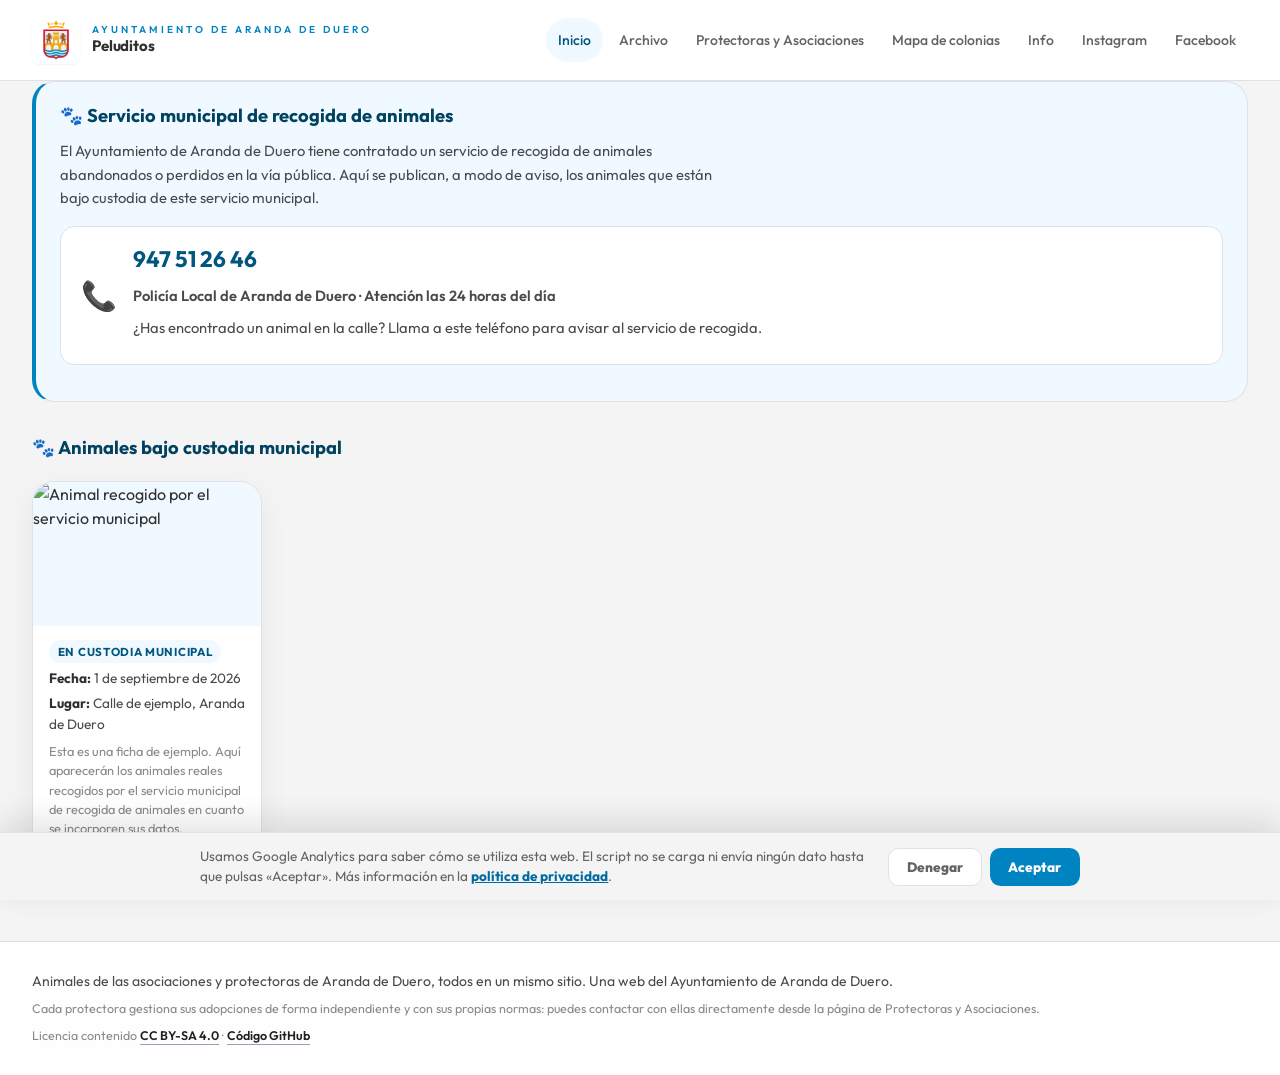
==== commit cb74fd27: "Eliminar el cron diario y limpiar CSS/contenido obsoleto Revisión en profundidad tras el pivote de e" ====
--- a/index.html
+++ b/index.html
@@ -3,28 +3,28 @@
 <head>
   <meta charset="utf-8">
   <meta name="viewport" content="width=device-width, initial-scale=1">
-  <title>Peluditos — Protectoras y asociaciones de animales de Aranda de Duero</title>
-  <meta name="description" content="Agregador de publicaciones de las protectoras y asociaciones de animales de Aranda de Duero. Una web del Ayuntamiento de Aranda de Duero.">
+  <title>Peluditos — Servicio municipal de recogida de animales de Aranda de Duero</title>
+  <meta name="description" content="Animales bajo custodia del servicio municipal de recogida de Aranda de Duero. Una web del Ayuntamiento de Aranda de Duero.">
   <link rel="canonical" href="https://peluditos.arandadeduero.dev/">
   <meta property="og:type" content="website">
   <meta property="og:site_name" content="Peluditos">
   <meta property="og:locale" content="es_ES">
-  <meta property="og:title" content="Peluditos — Protectoras y asociaciones de animales de Aranda de Duero">
-  <meta property="og:description" content="Los animales en adopción de todas las protectoras de Aranda de Duero, en una sola página. Una web del Ayuntamiento de Aranda de Duero.">
+  <meta property="og:title" content="Peluditos — Servicio municipal de recogida de animales de Aranda de Duero">
+  <meta property="og:description" content="Animales bajo custodia del servicio municipal de recogida de Aranda de Duero. Una web del Ayuntamiento de Aranda de Duero.">
   <meta property="og:url" content="https://peluditos.arandadeduero.dev/">
   <meta property="og:image" content="https://peluditos.arandadeduero.dev/img/og.jpg?v=3">
   <meta property="og:image:width" content="1200">
   <meta property="og:image:height" content="630">
   <meta property="og:image:alt" content="Un cachorro y un gatito jugando juntos">
   <meta name="twitter:card" content="summary_large_image">
-  <meta name="twitter:title" content="Peluditos — Protectoras de animales de Aranda de Duero">
-  <meta name="twitter:description" content="Los animales en adopción de todas las protectoras de Aranda de Duero, en una sola página.">
+  <meta name="twitter:title" content="Peluditos — Servicio municipal de recogida de Aranda de Duero">
+  <meta name="twitter:description" content="Animales bajo custodia del servicio municipal de recogida de Aranda de Duero.">
   <meta name="twitter:image" content="https://peluditos.arandadeduero.dev/img/og.jpg?v=3">
   <link rel="icon" href="img/logo-web.jpg">
   <link rel="preconnect" href="https://fonts.googleapis.com">
   <link rel="preconnect" href="https://fonts.gstatic.com" crossorigin>
   <link href="https://fonts.googleapis.com/css2?family=Outfit:wght@300..800&display=swap" rel="stylesheet">
-  <link rel="stylesheet" href="styles.css?v=8">
+  <link rel="stylesheet" href="styles.css?v=13">
 </head>
 <body>
   <header class="topbar">
@@ -79,9 +79,8 @@
     <div class="container site-footer__inner">
       <p>Animales de las asociaciones y protectoras de Aranda de Duero, todos en un mismo sitio.
          Una web del Ayuntamiento de Aranda de Duero.</p>
-      <p class="fineprint">Cada protectora gestiona sus adopciones con sus propias normas: el contacto es directo con ella
-         a través de su publicación en Instagram. Las imágenes y textos pertenecen a cada protectora
-         y enlazamos siempre a la publicación original.</p>
+      <p class="fineprint">Cada protectora gestiona sus adopciones de forma independiente y con sus propias normas:
+         puedes contactar con ellas directamente desde la página de Protectoras y Asociaciones.</p>
       <p class="fineprint">Licencia contenido <a href="https://creativecommons.org/licenses/by-sa/4.0/deed.es" target="_blank" rel="noopener">CC BY-SA 4.0</a>
          · <a href="https://github.com/arandadeduero/peluditos" target="_blank" rel="noopener">Código GitHub</a></p>
     </div>
--- a/styles.css
+++ b/styles.css
@@ -12,7 +12,6 @@
   --brand-700: #00567f;
   --brand-800: #004260;
   --brand-900: #002e42;
-  --accent: #3cb4e5;
 
   --paper: #f4f4f4;
   --ink: #303030;
@@ -26,7 +25,6 @@
   --font-body: 'Outfit', ui-sans-serif, system-ui, -apple-system, 'Segoe UI', Roboto, sans-serif;
 
   --radius-card: 1.4rem;
-  --radius-hero: 1.8rem;
   --shadow-card: 0 10px 30px rgba(31, 36, 48, .06);
   --shadow-card-hover: 0 18px 40px rgba(31, 36, 48, .12);
 }
@@ -46,6 +44,7 @@
 .container { max-width: 1440px; margin: 0 auto; padding-left: 1rem; padding-right: 1rem; }
 @media (min-width: 640px) { .container { padding-left: 1.5rem; padding-right: 1.5rem; } }
 @media (min-width: 1024px) { .container { padding-left: 2rem; padding-right: 2rem; } }
+main.container { padding-bottom: 3rem; }
 
 /* ===== Barra superior ===== */
 .topbar {
@@ -119,72 +118,6 @@
   line-height: 1;
   cursor: pointer;
 }
-
-/* ===== Hero ===== */
-.hero {
-  margin-top: 1.25rem;
-  position: relative;
-  min-height: 322px;
-  border-radius: var(--radius-hero);
-  border: 1px solid #ece8e4;
-  background: #f8f7f6 url('img/hero.jpg') no-repeat right 72% / cover;
-  box-shadow: 0 1px 2px rgba(0,0,0,.05);
-  overflow: hidden;
-}
-@media (min-width: 1024px) { .hero { min-height: 364px; } }
-.hero__overlay {
-  position: relative;
-  z-index: 10;
-  display: flex;
-  flex-direction: column;
-  justify-content: center;
-  min-height: inherit;
-  padding: 2rem 2rem 2.25rem;
-}
-@media (min-width: 1024px) { .hero__overlay { padding: 2rem 3.5rem 2.5rem; } }
-.hero__panel { max-width: 30rem; }
-.hero__title {
-  margin: 0;
-  font-family: var(--font-display);
-  font-weight: 700;
-  font-size: 2.65rem;
-  line-height: .94;
-  letter-spacing: -.02em;
-  color: var(--brand-800);
-}
-@media (min-width: 640px) { .hero__title { font-size: 4rem; } }
-@media (min-width: 1024px) { .hero__title { font-size: 5rem; } }
-.hero__accent {
-  width: 4.5rem;
-  height: 4px;
-  margin: 1rem 0 .9rem;
-  border-radius: 999px;
-  background: var(--accent);
-}
-.hero__subtitle {
-  margin: 0;
-  font-size: 1.03rem;
-  line-height: 1.45;
-  max-width: 26ch;
-  color: var(--slate-600);
-}
-@media (min-width: 1024px) { .hero__subtitle { font-size: 1.25rem; } }
-.hero__cta {
-  display: inline-flex;
-  align-items: center;
-  gap: .4rem;
-  margin-top: 1.25rem;
-  padding: .7rem 1.3rem;
-  border-radius: 999px;
-  background: var(--brand-500);
-  color: #fff;
-  font-weight: 700;
-  font-size: .92rem;
-  text-decoration: none;
-  box-shadow: 0 6px 16px rgba(0, 131, 193, .25);
-  transition: background .2s, transform .2s;
-}
-.hero__cta:hover { background: var(--brand-600); transform: translateY(-1px); }
 
 /* ===== Tarjetas de estadísticas (portada) ===== */
 .stats {
@@ -249,260 +182,26 @@
   }
   .mainnav.is-open { display: flex; }
   .mainnav a { min-height: 2.75rem; padding-left: 1rem; padding-right: 1rem; }
-
-  /* Hero: texto arriba a la izquierda y más pequeño, para que luzca la imagen */
-  .hero { min-height: 240px; background-position: 82% center; }
-  .hero__overlay { justify-content: flex-start; align-items: flex-start; padding: .9rem; }
-  .hero__panel {
-    max-width: 12.5rem;
-    background: rgba(251, 245, 244, .62);
-    backdrop-filter: blur(2px);
-    border-radius: .8rem;
-    padding: .6rem .75rem;
-  }
-  .hero__title { font-size: 1.55rem; }
-  .hero__accent { margin: .4rem 0; width: 3rem; }
-  .hero__subtitle { font-size: .78rem; line-height: 1.35; max-width: 20ch; }
-}
-
-/* ===== Filtros ===== */
-.filters {
-  z-index: 30;
-  display: flex;
-  flex-direction: column;
-  gap: .6rem;
-  align-items: center;
-  padding: .8rem 1rem;
-  margin-top: 1.25rem;
-  background: rgba(251, 250, 248, .92);
-  backdrop-filter: blur(6px);
-  border-bottom: 1px solid var(--line);
-}
-.filters__types, .filters__cats { display: flex; flex-wrap: wrap; justify-content: center; gap: .5rem; }
-.filters button {
-  border: 1px solid var(--line);
-  background: #fff;
-  color: var(--slate-600);
-  min-height: 2.6rem;
-  padding: .55rem 1.1rem;
-  border-radius: .7rem;
-  cursor: pointer;
-  font-family: var(--font-body);
-  font-size: .95rem;
-  font-weight: 600;
-  transition: background .2s, color .2s, border-color .2s;
-}
-.filters button:hover { background: var(--brand-50); color: var(--brand-700); }
-.filters button.is-active { background: var(--brand-500); border-color: var(--brand-500); color: #fff; }
-.filters__shelter { font-size: .875rem; color: var(--slate-600); }
-.filters__shelter select {
-  margin-left: .35rem;
-  padding: .55rem .7rem;
-  border-radius: .7rem;
-  border: 1px solid var(--line);
-  background: #fff;
-  color: var(--ink);
-  font: inherit;
-  font-size: .95rem;
-}
-
-/* ===== Contenido ===== */
-main.container { padding-bottom: 3rem; }
-
-.day {
-  font-family: var(--font-display);
-  font-size: 1.25rem;
-  font-weight: 700;
-  color: var(--brand-700);
-  margin: 2.25rem 0 1rem;
-  padding-bottom: .45rem;
-  border-bottom: 1px solid var(--line);
-  scroll-margin-top: 5.5rem; /* que la barra superior fija no tape la jornada al saltar al ancla */
-}
-
-.cards {
-  display: grid;
-  grid-template-columns: repeat(auto-fill, minmax(300px, 1fr));
-  gap: 1.5rem;
-}
-
-.card {
-  display: flex;
-  flex-direction: column;
-  background: rgba(255, 255, 255, .9);
-  border: 1px solid var(--line);
-  border-radius: var(--radius-card);
-  overflow: hidden;
-  box-shadow: var(--shadow-card);
-  text-decoration: none;
-  color: inherit;
-  transition: transform .3s, box-shadow .3s;
-  scroll-margin-top: 5.5rem; /* que la barra fija no tape la ficha al saltar a su ancla #post-… */
-}
-.card:hover { transform: translateY(-2px); box-shadow: var(--shadow-card-hover); }
-.card:target,
-.card.is-target { outline: 2px solid var(--brand-400); outline-offset: 3px; } /* resalta la ficha enlazada */
-.card__img { width: 100%; aspect-ratio: 4 / 5; object-fit: cover; background: var(--brand-50); display: block; }
-
-/* Carrusel de imágenes (publicaciones con varias fotos). 1 sola imagen = sin controles. */
-.card__media { position: relative; }
-.carousel {
-  display: flex;
-  overflow-x: auto;
-  scroll-snap-type: x mandatory;
-  scrollbar-width: none;              /* Firefox */
-  -webkit-overflow-scrolling: touch;
-}
-.carousel::-webkit-scrollbar { display: none; }  /* WebKit/Blink */
-.carousel__slide { flex: 0 0 100%; scroll-snap-align: center; display: block; position: relative; }
-/* Icono ▶ en las diapositivas que son vídeo (solo mostramos su miniatura; se reproduce en Instagram) */
-.carousel__play {
-  position: absolute; top: 50%; left: 50%; transform: translate(-50%, -50%);
-  width: 3rem; height: 3rem; border-radius: 999px;
-  background: rgba(0, 0, 0, .5);
-  display: flex; align-items: center; justify-content: center;
-  pointer-events: none;
-}
-.carousel__play::before {
-  content: ""; margin-left: .18rem;                 /* centra ópticamente el triángulo */
-  border-style: solid; border-width: .5rem 0 .5rem .8rem;
-  border-color: transparent transparent transparent #fff;
-}
-.carousel__nav {
-  position: absolute; top: 50%; transform: translateY(-50%);
-  width: 2rem; height: 2rem; border: none; border-radius: 999px;
-  background: rgba(255, 255, 255, .88); color: var(--brand-700);
-  font-size: 1.3rem; line-height: 1; cursor: pointer;
-  display: flex; align-items: center; justify-content: center;
-  box-shadow: 0 2px 6px rgba(0, 0, 0, .22);
-  opacity: .92; transition: opacity .2s, background .2s;
-}
-.carousel__nav:hover { opacity: 1; background: #fff; }
-.carousel__nav[hidden] { display: none; }  /* oculta la flecha en los extremos (1ª/última foto) */
-.carousel__nav--prev { left: .5rem; }
-.carousel__nav--next { right: .5rem; }
-/* Puntitos indicadores (estilo Instagram): de un vistazo se ve que hay varias fotos */
-.carousel__dots {
-  position: absolute; left: 0; right: 0; bottom: .6rem;
-  display: flex; flex-wrap: wrap; justify-content: center; gap: .3rem;
-  pointer-events: none;
-}
-.carousel__dot {
-  width: 6px; height: 6px; border-radius: 999px;
-  background: rgba(255, 255, 255, .55);
-  box-shadow: 0 0 2px rgba(0, 0, 0, .45);
-  transition: background .2s, transform .2s;
-}
-.carousel__dot.is-active { background: #fff; transform: scale(1.3); }
-/* Contador "n/N" (arriba a la derecha); también anuncia la posición al lector de pantalla */
-.carousel__count {
-  position: absolute; top: .55rem; right: .55rem;
-  background: rgba(0, 0, 0, .6); color: #fff;
-  font-size: .7rem; font-weight: 600;
-  padding: .1rem .55rem; border-radius: 999px;
-  pointer-events: none;
-}
-
-.card__body { padding: .9rem; display: flex; flex-direction: column; gap: .55rem; flex: 1; text-decoration: none; color: inherit; }
-.card__shelter {
-  font-size: 11px;
-  text-transform: uppercase;
-  letter-spacing: .14em;
-  font-weight: 600;
-  color: var(--slate-500);
-}
-.badges { display: flex; flex-wrap: wrap; gap: .35rem; }
-.badge {
-  font-size: 11px;
-  font-weight: 500;
-  background: var(--brand-50);
-  color: var(--brand-700);
-  padding: .25rem .625rem;
-  border-radius: 999px;
-}
-.badge--cat { background: var(--brand-100); color: var(--brand-800); }
-.card__text {
-  margin: 0;
-  font-size: .875rem;
-  font-weight: 500;
-  color: var(--ink);
-}
-.card__caption { white-space: pre-line; } /* conserva los saltos de línea del texto completo */
-.card__more {
-  border: 0;
-  padding: 0;
-  background: none;
-  font: inherit;
-  font-weight: 600;
-  color: var(--brand-600);
-  cursor: pointer;
-}
-.card__more:hover { text-decoration: underline; }
-.card__meta {
-  margin-top: auto;
-  padding-top: .15rem;
-  display: flex;
+}
+
+.empty { text-align: center; color: var(--slate-500); padding: 3rem 1rem; }
+
+.archivo-list { list-style: none; margin: 0; padding: 0; display: flex; flex-direction: column; gap: .75rem; }
+.archivo-list__item {
+  display: flex;
+  flex-wrap: wrap;
   align-items: center;
   justify-content: space-between;
-  gap: .5rem;
-}
-.card__cta { font-size: .75rem; font-weight: 600; color: var(--brand-600); text-decoration: none; }
-.card__cta:hover { text-decoration: underline; }
-.card__share {
-  border: 0;
-  padding: .1rem .3rem;
-  background: none;
-  font-size: .9rem;
-  line-height: 1;
-  cursor: pointer;
-  opacity: .5;
-  transition: opacity .2s, transform .2s;
-}
-.card__share:hover { opacity: 1; transform: scale(1.12); }
-
-/* Aviso efímero (copia del enlace del día, etc.) */
-.toast {
-  position: fixed;
-  left: 50%;
-  bottom: 1.5rem;
-  transform: translateX(-50%) translateY(1rem);
-  background: var(--brand-700);
-  color: #fff;
-  font-size: .85rem;
-  font-weight: 600;
-  padding: .6rem 1rem;
-  border-radius: 999px;
-  box-shadow: 0 8px 24px rgba(31, 36, 48, .25);
-  opacity: 0;
-  pointer-events: none;
-  transition: opacity .2s, transform .2s;
-  z-index: 60;
-}
-.toast.is-visible { opacity: 1; transform: translateX(-50%) translateY(0); }
-
-.empty { text-align: center; color: var(--slate-500); padding: 3rem 1rem; }
-
-/* ===== "Mostrar más" (portada y archivo) ===== */
-.pager {
-  display: flex;
-  justify-content: center;
-  margin: 2.5rem 0 1rem;
-}
-.pager[hidden] { display: none; }
-.show-more {
-  min-height: 2.9rem;
-  padding: .7rem 1.7rem;
-  border: 1px solid var(--brand-500);
-  border-radius: .8rem;
-  background: #fff;
-  color: var(--brand-700);
-  font-family: var(--font-body);
-  font-size: 1rem;
-  font-weight: 600;
-  cursor: pointer;
-  transition: background .2s, color .2s;
-}
-.show-more:hover { background: var(--brand-500); color: #fff; }
+  gap: .75rem;
+  padding: 1rem 1.25rem;
+  background: #fff;
+  border: 1px solid var(--line);
+  border-radius: var(--radius-card);
+}
+.archivo-list__item strong { display: block; color: var(--ink); }
+.archivo-list__meta { display: block; margin-top: .2rem; font-size: .82rem; color: var(--slate-500); }
+.archivo-list__item a { font-weight: 600; color: var(--brand-700); text-decoration: none; white-space: nowrap; }
+.archivo-list__item a:hover { text-decoration: underline; }
 
 /* ===== Página de protectoras ===== */
 .page-title {
@@ -523,6 +222,40 @@
   font-weight: 600;
   max-width: 60ch;
 }
+.report-banner {
+  margin: 0 0 1.75rem;
+  padding: .7rem 1rem;
+  border-radius: .6rem;
+  background: #fdecea;
+  color: #8a2a2a;
+  font-size: .88rem;
+  font-weight: 600;
+  max-width: 68ch;
+}
+.report-banner a { color: #8a2a2a; text-decoration: underline; }
+.info-block {
+  margin-top: 2.5rem;
+  padding-top: 2rem;
+  border-top: 1px solid var(--line);
+  max-width: 68ch;
+}
+.info-block h2 {
+  margin: 0 0 1rem;
+  font-family: var(--font-display);
+  font-size: 1.2rem;
+  color: var(--brand-800);
+}
+.info-block ul { margin: 0; padding-left: 1.2rem; color: var(--slate-700); font-size: .92rem; line-height: 1.7; }
+.info-block li + li { margin-top: .6rem; }
+.info-block li strong { color: var(--ink); }
+.info-block figure { margin: 1.5rem 0 0; max-width: 260px; }
+.info-block img {
+  width: 100%;
+  border-radius: var(--radius-card);
+  box-shadow: var(--shadow-card);
+  border: 1px solid var(--line);
+}
+.info-block figcaption { margin-top: .5rem; font-size: .8rem; color: var(--slate-500); }
 .municipal-service {
   margin: 0 0 2rem;
   padding: 1.25rem 1.5rem;
@@ -637,6 +370,7 @@
 .colonias-list__item:focus-visible { border-color: var(--brand-400); box-shadow: var(--shadow-card); outline: none; }
 .colonias-list__item strong { color: var(--ink); font-size: .95rem; }
 .colonias-list__zone { color: var(--slate-500); }
+.colonias-list__nogeo { color: var(--slate-500); font-style: italic; font-size: .8rem; }
 .shelters {
   display: grid;
   grid-template-columns: repeat(auto-fill, minmax(260px, 1fr));
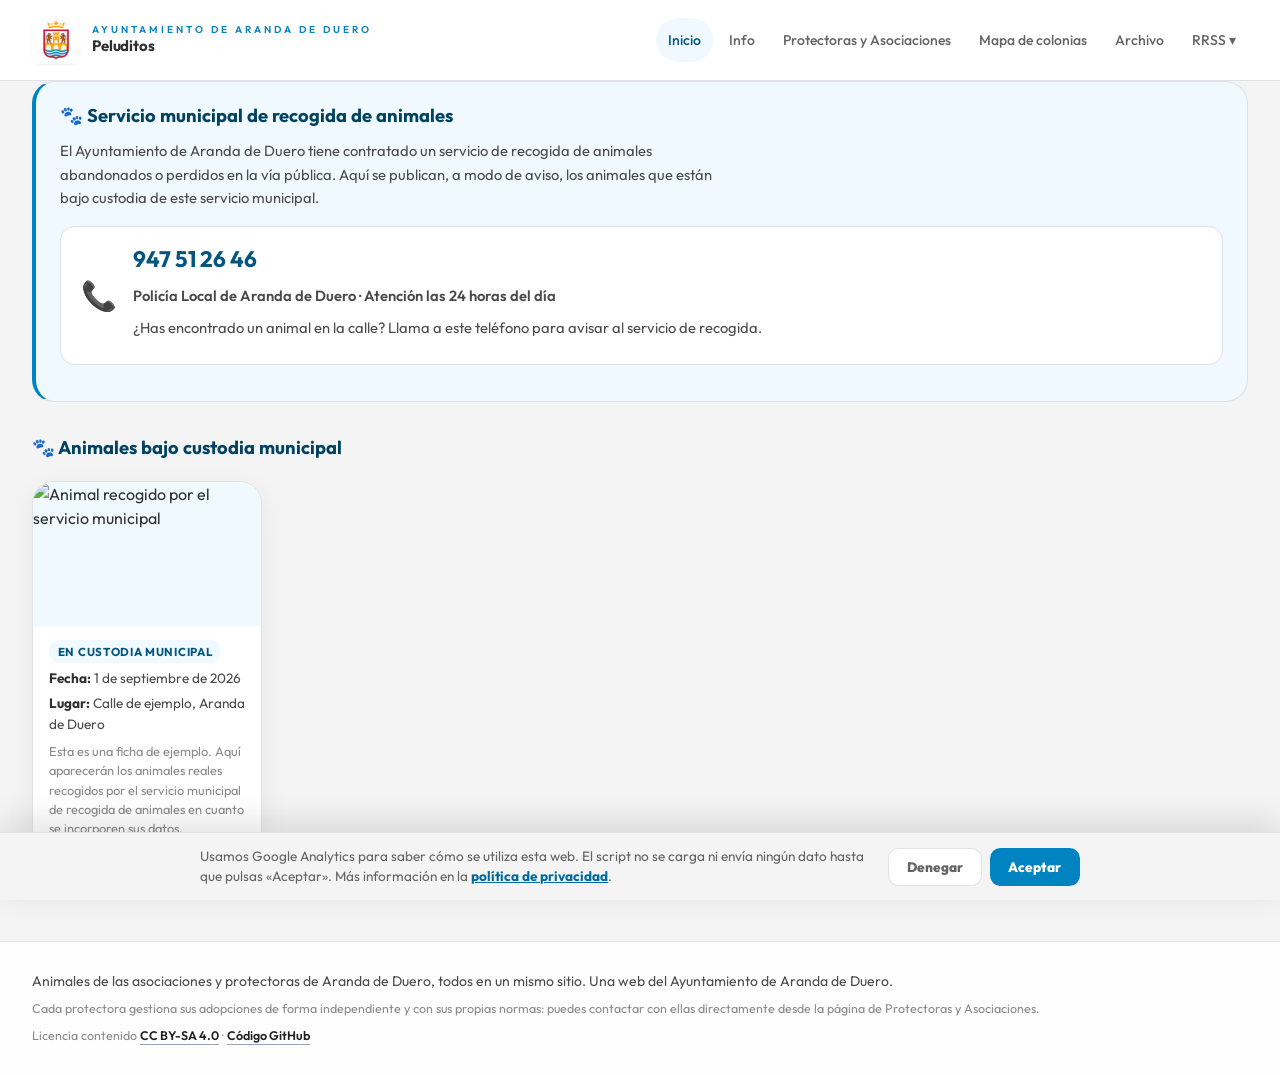
==== commit 959cbf73: "Reordenar el menú y agrupar RRSS en un desplegable Orden nuevo: Inicio, Info, Protectoras y Asociaci" ====
--- a/index.html
+++ b/index.html
@@ -24,7 +24,7 @@
   <link rel="preconnect" href="https://fonts.googleapis.com">
   <link rel="preconnect" href="https://fonts.gstatic.com" crossorigin>
   <link href="https://fonts.googleapis.com/css2?family=Outfit:wght@300..800&display=swap" rel="stylesheet">
-  <link rel="stylesheet" href="styles.css?v=13">
+  <link rel="stylesheet" href="styles.css?v=14">
 </head>
 <body>
   <header class="topbar">
@@ -39,12 +39,17 @@
       <button class="nav-toggle" aria-label="Abrir menú" aria-expanded="false" aria-controls="mainnav">☰</button>
       <nav class="mainnav" id="mainnav" aria-label="Menú principal">
         <a href="./" class="is-active">Inicio</a>
-        <a href="archivo/">Archivo</a>
+        <a href="info/">Info</a>
         <a href="protectoras/">Protectoras y Asociaciones</a>
         <a href="mapa-colonias/">Mapa de colonias</a>
-        <a href="info/">Info</a>
-        <a href="https://www.instagram.com/ayuntamientoarandadeduero" target="_blank" rel="noopener">Instagram</a>
-        <a href="https://www.facebook.com/aytoarandadeduero" target="_blank" rel="noopener">Facebook</a>
+        <a href="archivo/">Archivo</a>
+        <div class="nav-dropdown" data-nav-dropdown>
+          <button class="nav-dropdown__toggle" type="button" aria-haspopup="true" aria-expanded="false">RRSS ▾</button>
+          <div class="nav-dropdown__menu">
+            <a href="https://www.instagram.com/ayuntamientoarandadeduero" target="_blank" rel="noopener">📷 Instagram</a>
+            <a href="https://www.facebook.com/aytoarandadeduero" target="_blank" rel="noopener">📘 Facebook</a>
+          </div>
+        </div>
       </nav>
     </div>
   </header>
@@ -98,7 +103,7 @@
   </div>
 
   <script src="recogidas.js?v=1" defer></script>
-  <script src="nav.js?v=1" defer></script>
+  <script src="nav.js?v=3" defer></script>
   <script src="analytics.js?v=1" defer></script>
 </body>
 </html>
--- a/styles.css
+++ b/styles.css
@@ -102,6 +102,56 @@
 }
 .mainnav a:hover { background: #f1f5f9; color: var(--brand-700); }
 .mainnav a.is-active { background: var(--brand-50); color: var(--brand-700); }
+
+.nav-dropdown { position: relative; }
+.nav-dropdown__toggle {
+  display: inline-flex;
+  align-items: center;
+  gap: .3rem;
+  min-height: 2.75rem;
+  padding: 0 .75rem;
+  border: none;
+  border-radius: 999px;
+  background: none;
+  font-family: inherit;
+  font-size: .875rem;
+  font-weight: 500;
+  color: var(--slate-600);
+  cursor: pointer;
+  white-space: nowrap;
+  transition: background .2s, color .2s;
+}
+.nav-dropdown__toggle:hover,
+.nav-dropdown.is-open .nav-dropdown__toggle { background: #f1f5f9; color: var(--brand-700); }
+.nav-dropdown__menu {
+  display: none;
+  position: absolute;
+  top: 100%;
+  right: 0;
+  margin-top: .4rem;
+  min-width: 10rem;
+  flex-direction: column;
+  gap: .15rem;
+  padding: .4rem;
+  background: #fff;
+  border: 1px solid var(--line);
+  border-radius: .8rem;
+  box-shadow: var(--shadow-card);
+  z-index: 50;
+}
+.nav-dropdown.is-open .nav-dropdown__menu { display: flex; }
+.nav-dropdown__menu a {
+  display: flex;
+  align-items: center;
+  gap: .5rem;
+  padding: .5rem .7rem;
+  border-radius: .5rem;
+  color: var(--ink);
+  text-decoration: none;
+  font-size: .875rem;
+  white-space: nowrap;
+}
+.nav-dropdown__menu a:hover { background: var(--brand-50); color: var(--brand-700); }
 
 /* botón hamburguesa (solo móvil) */
 .nav-toggle {
@@ -182,6 +232,14 @@
   }
   .mainnav.is-open { display: flex; }
   .mainnav a { min-height: 2.75rem; padding-left: 1rem; padding-right: 1rem; }
+  .nav-dropdown__toggle { width: 100%; justify-content: flex-start; padding-left: 1rem; }
+  .nav-dropdown__menu {
+    position: static;
+    box-shadow: none;
+    border: none;
+    margin-top: 0;
+    padding: 0 0 0 1rem;
+  }
 }
 
 .empty { text-align: center; color: var(--slate-500); padding: 3rem 1rem; }
